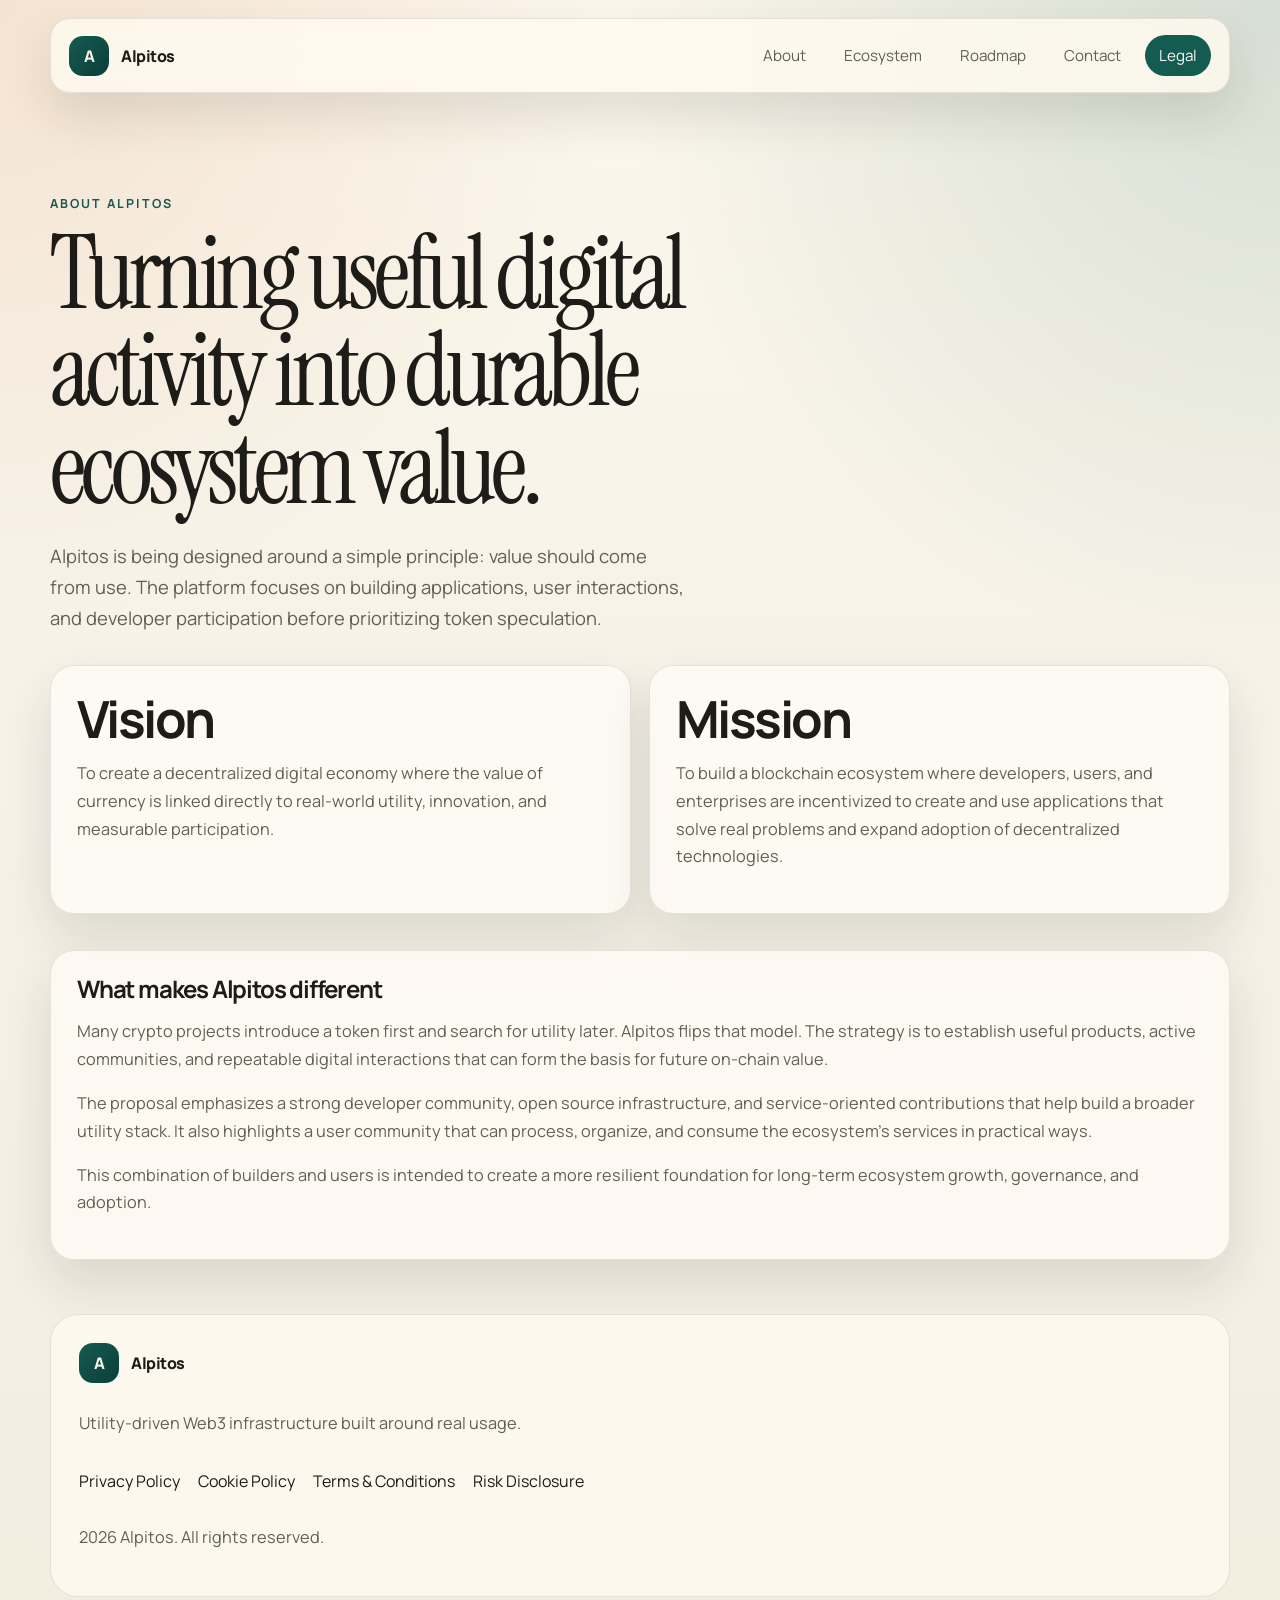
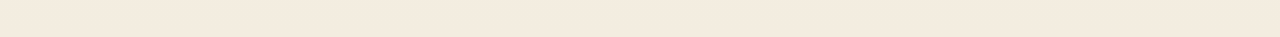
==== about.html @ 8473ca9d "Initial commit" ====
<!DOCTYPE html>
<html lang="en">
  <head>
    <meta charset="UTF-8" />
    <meta name="viewport" content="width=device-width, initial-scale=1.0" />
    <title>About Alpitos</title>
    <meta
      name="description"
      content="Learn about Alpitos, its mission, its utility-driven cryptocurrency thesis, and the ecosystem vision behind alpitos.com."
    />
    <link rel="preconnect" href="https://fonts.googleapis.com" />
    <link rel="preconnect" href="https://fonts.gstatic.com" crossorigin />
    <link
      href="https://fonts.googleapis.com/css2?family=Instrument+Serif:ital@0;1&family=Manrope:wght@400;500;600;700;800&display=swap"
      rel="stylesheet"
    />
    <link rel="stylesheet" href="styles.css" />
    <script defer src="script.js"></script>
  </head>
  <body>
    <div class="page-shell">
      <header class="site-header">
        <a class="brand" href="index.html" aria-label="Alpitos home">
          <span class="brand-mark">A</span>
          <span class="brand-text">Alpitos</span>
        </a>
        <button class="nav-toggle" type="button" aria-expanded="false" aria-controls="site-nav">
          Menu
        </button>
        <nav id="site-nav" class="site-nav">
          <a href="about.html">About</a>
          <a href="ecosystem.html">Ecosystem</a>
          <a href="roadmap.html">Roadmap</a>
          <a href="contact.html">Contact</a>
          <a class="nav-cta" href="terms-and-conditions.html">Legal</a>
        </nav>
      </header>

      <main class="page-main">
        <section class="page-hero">
          <p class="eyebrow">About Alpitos</p>
          <h1>Turning useful digital activity into durable ecosystem value.</h1>
          <p class="lead">
            Alpitos is being designed around a simple principle: value should come from use.
            The platform focuses on building applications, user interactions, and developer
            participation before prioritizing token speculation.
          </p>
        </section>

        <section class="content-grid">
          <article class="content-card">
            <h2>Vision</h2>
            <p>
              To create a decentralized digital economy where the value of currency is linked
              directly to real-world utility, innovation, and measurable participation.
            </p>
          </article>
          <article class="content-card">
            <h2>Mission</h2>
            <p>
              To build a blockchain ecosystem where developers, users, and enterprises are
              incentivized to create and use applications that solve real problems and expand
              adoption of decentralized technologies.
            </p>
          </article>
        </section>

        <section class="legal-copy">
          <h2>What makes Alpitos different</h2>
          <p>
            Many crypto projects introduce a token first and search for utility later. Alpitos
            flips that model. The strategy is to establish useful products, active communities,
            and repeatable digital interactions that can form the basis for future on-chain value.
          </p>
          <p>
            The proposal emphasizes a strong developer community, open source infrastructure,
            and service-oriented contributions that help build a broader utility stack. It also
            highlights a user community that can process, organize, and consume the ecosystem's
            services in practical ways.
          </p>
          <p>
            This combination of builders and users is intended to create a more resilient
            foundation for long-term ecosystem growth, governance, and adoption.
          </p>
        </section>
      </main>

      <footer class="site-footer">
        <div>
          <a class="brand footer-brand" href="index.html">
            <span class="brand-mark">A</span>
            <span class="brand-text">Alpitos</span>
          </a>
          <p class="footer-copy">Utility-driven Web3 infrastructure built around real usage.</p>
        </div>
        <div class="footer-links">
          <a href="privacy-policy.html">Privacy Policy</a>
          <a href="cookie-policy.html">Cookie Policy</a>
          <a href="terms-and-conditions.html">Terms & Conditions</a>
          <a href="risk-disclosure.html">Risk Disclosure</a>
        </div>
        <p class="footer-note"><span id="current-year"></span> Alpitos. All rights reserved.</p>
      </footer>
    </div>
  </body>
</html>
---- styles.css ----
:root {
  --bg: #f6f2e8;
  --bg-strong: #efe5d1;
  --surface: rgba(255, 252, 246, 0.78);
  --surface-strong: #fffaf1;
  --text: #1d1c18;
  --muted: #645f52;
  --line: rgba(29, 28, 24, 0.1);
  --accent: #145b52;
  --accent-2: #c96b32;
  --shadow: 0 22px 50px rgba(35, 31, 24, 0.12);
  --radius: 24px;
  --max: 1180px;
}

*,
*::before,
*::after {
  box-sizing: border-box;
}

html {
  scroll-behavior: smooth;
}

body {
  margin: 0;
  min-height: 100vh;
  color: var(--text);
  font-family: "Manrope", sans-serif;
  background:
    radial-gradient(circle at top left, rgba(201, 107, 50, 0.14), transparent 30%),
    radial-gradient(circle at top right, rgba(20, 91, 82, 0.16), transparent 32%),
    linear-gradient(180deg, #fcf7ec 0%, var(--bg) 45%, #f3ede0 100%);
}

a {
  color: inherit;
  text-decoration: none;
}

img {
  max-width: 100%;
}

.page-shell {
  width: min(calc(100% - 32px), var(--max));
  margin: 0 auto;
  padding: 18px 0 40px;
}

.site-header,
.site-footer,
.feature-card,
.hero-card,
.content-card,
.split-banner,
.cta-panel,
.table-card,
.timeline-item,
.legal-copy,
.pillars article {
  backdrop-filter: blur(14px);
  -webkit-backdrop-filter: blur(14px);
}

.site-header {
  position: sticky;
  top: 14px;
  z-index: 10;
  display: flex;
  align-items: center;
  justify-content: space-between;
  gap: 16px;
  padding: 16px 18px;
  border: 1px solid var(--line);
  border-radius: 20px;
  background: rgba(255, 250, 241, 0.8);
  box-shadow: var(--shadow);
}

.brand {
  display: inline-flex;
  align-items: center;
  gap: 12px;
  font-weight: 800;
  letter-spacing: -0.03em;
}

.brand-mark {
  display: grid;
  place-items: center;
  width: 40px;
  height: 40px;
  border-radius: 14px;
  background: linear-gradient(135deg, var(--accent), #0c3e38);
  color: #f7f2e8;
}

.site-nav {
  display: flex;
  align-items: center;
  gap: 10px;
}

.site-nav a,
.nav-toggle {
  padding: 10px 14px;
  border-radius: 999px;
  font-size: 0.95rem;
  color: var(--muted);
}

.site-nav a:hover,
.nav-toggle:hover {
  background: rgba(20, 91, 82, 0.08);
  color: var(--text);
}

.nav-cta {
  background: var(--accent);
  color: #fff8f0 !important;
}

.nav-toggle {
  display: none;
  border: 0;
  background: transparent;
  font: inherit;
  cursor: pointer;
}

.hero,
.page-hero {
  padding: 90px 0 30px;
}

.hero-grid {
  display: grid;
  grid-template-columns: minmax(0, 1.3fr) minmax(320px, 0.8fr);
  gap: 28px;
  align-items: start;
}

h1,
h2,
h3 {
  margin: 0;
  letter-spacing: -0.05em;
}

h1 {
  max-width: 10ch;
  font-family: "Instrument Serif", serif;
  font-size: clamp(3.6rem, 8vw, 6.4rem);
  line-height: 0.95;
  font-weight: 400;
}

.page-hero h1 {
  max-width: 14ch;
}

h2 {
  font-size: clamp(2rem, 4vw, 3.2rem);
  line-height: 1.02;
}

h3 {
  font-size: 1.2rem;
  margin-bottom: 10px;
}

.eyebrow,
.card-label {
  text-transform: uppercase;
  letter-spacing: 0.16em;
  font-size: 0.78rem;
  color: var(--accent);
  font-weight: 700;
}

.lead,
.feature-card p,
.content-card p,
.legal-copy p,
.timeline-item li,
.footer-copy,
.footer-note,
.stack-list div,
.metric-list span,
.pillars p {
  color: var(--muted);
  line-height: 1.7;
  font-size: 1.02rem;
}

.lead {
  max-width: 58ch;
  margin: 24px 0 0;
  font-size: 1.15rem;
}

.hero-actions {
  display: flex;
  flex-wrap: wrap;
  gap: 14px;
  margin-top: 28px;
}

.button {
  display: inline-flex;
  align-items: center;
  justify-content: center;
  min-height: 52px;
  padding: 0 20px;
  border-radius: 999px;
  font-weight: 700;
}

.button.primary {
  background: var(--text);
  color: #fff8f0;
}

.button.secondary {
  border: 1px solid var(--line);
  background: rgba(255, 250, 241, 0.7);
}

.hero-card,
.feature-card,
.content-card,
.split-banner,
.cta-panel,
.table-card,
.timeline-item,
.legal-copy,
.pillars article {
  border: 1px solid var(--line);
  border-radius: var(--radius);
  background: var(--surface);
  box-shadow: var(--shadow);
}

.hero-card {
  padding: 28px;
}

.metric-list {
  list-style: none;
  padding: 0;
  margin: 20px 0 0;
  display: grid;
  gap: 18px;
}

.metric-list li,
.allocation-card div {
  display: grid;
  gap: 6px;
}

.metric-list strong,
.allocation-card strong {
  font-size: 1.05rem;
}

.section,
.legal-copy,
.timeline {
  margin-top: 36px;
}

.section-heading {
  margin-bottom: 18px;
}

.feature-grid,
.content-grid,
.pillars {
  display: grid;
  gap: 18px;
}

.feature-grid {
  grid-template-columns: repeat(3, minmax(0, 1fr));
}

.content-grid {
  grid-template-columns: repeat(2, minmax(0, 1fr));
}

.feature-card,
.content-card,
.pillars article,
.timeline-item,
.legal-copy,
.split-banner,
.cta-panel,
.table-card {
  padding: 26px;
}

.spotlight {
  position: relative;
  overflow: hidden;
}

.pillars {
  grid-template-columns: repeat(3, minmax(0, 1fr));
}

.pillars article span,
.timeline-badge {
  display: inline-flex;
  align-items: center;
  justify-content: center;
  min-width: 72px;
  min-height: 34px;
  padding: 0 14px;
  border-radius: 999px;
  background: rgba(20, 91, 82, 0.1);
  color: var(--accent);
  font-weight: 800;
  margin-bottom: 18px;
}

.tag-cloud {
  display: flex;
  flex-wrap: wrap;
  gap: 12px;
}

.tag-cloud span {
  padding: 12px 16px;
  border-radius: 999px;
  border: 1px solid rgba(20, 91, 82, 0.12);
  background: rgba(255, 250, 241, 0.78);
  color: var(--text);
  box-shadow: 0 10px 24px rgba(29, 28, 24, 0.06);
}

.split-banner,
.cta-panel {
  display: grid;
  grid-template-columns: minmax(0, 1fr) minmax(280px, 0.9fr);
  gap: 22px;
  align-items: center;
}

.allocation-card,
.stack-list {
  display: grid;
  gap: 14px;
}

.allocation-card {
  grid-template-columns: repeat(2, minmax(0, 1fr));
}

.allocation-card div,
.stack-list div {
  padding: 16px 18px;
  border-radius: 18px;
  background: rgba(255, 255, 255, 0.62);
  border: 1px solid var(--line);
}

.allocation-card span {
  color: var(--muted);
}

.table-card {
  overflow-x: auto;
}

table {
  width: 100%;
  border-collapse: collapse;
}

th,
td {
  padding: 14px 12px;
  text-align: left;
  border-bottom: 1px solid var(--line);
}

th {
  color: var(--accent);
  font-size: 0.86rem;
  text-transform: uppercase;
  letter-spacing: 0.12em;
}

.timeline {
  display: grid;
  gap: 18px;
}

.timeline-item {
  display: grid;
  grid-template-columns: 120px minmax(0, 1fr);
  gap: 20px;
}

.timeline-item ul {
  margin: 16px 0 0;
  padding-left: 18px;
}

.page-main {
  padding-bottom: 12px;
}

.legal-copy h2 {
  margin-top: 28px;
  font-size: 1.5rem;
}

.legal-copy h2:first-child {
  margin-top: 0;
}

.site-footer {
  margin-top: 42px;
  display: grid;
  gap: 16px;
  padding: 28px;
  border: 1px solid var(--line);
  border-radius: 28px;
  background: rgba(255, 250, 241, 0.78);
}

.footer-brand {
  margin-bottom: 10px;
}

.footer-links {
  display: flex;
  flex-wrap: wrap;
  gap: 12px 18px;
}

@media (max-width: 960px) {
  .hero-grid,
  .feature-grid,
  .pillars,
  .split-banner,
  .cta-panel,
  .timeline-item,
  .content-grid {
    grid-template-columns: 1fr;
  }

  h1 {
    max-width: 12ch;
  }
}

@media (max-width: 760px) {
  .page-shell {
    width: min(calc(100% - 20px), var(--max));
  }

  .site-header {
    align-items: flex-start;
    border-radius: 18px;
    padding: 14px;
  }

  .nav-toggle {
    display: inline-flex;
    margin-left: auto;
  }

  .site-nav {
    display: none;
    width: 100%;
    flex-direction: column;
    align-items: stretch;
    padding-top: 8px;
  }

  .site-nav.open {
    display: flex;
  }

  .site-nav a {
    text-align: center;
  }

  .hero,
  .page-hero {
    padding-top: 52px;
  }

  h1 {
    font-size: clamp(2.8rem, 15vw, 4.8rem);
  }

  .allocation-card {
    grid-template-columns: 1fr;
  }
}
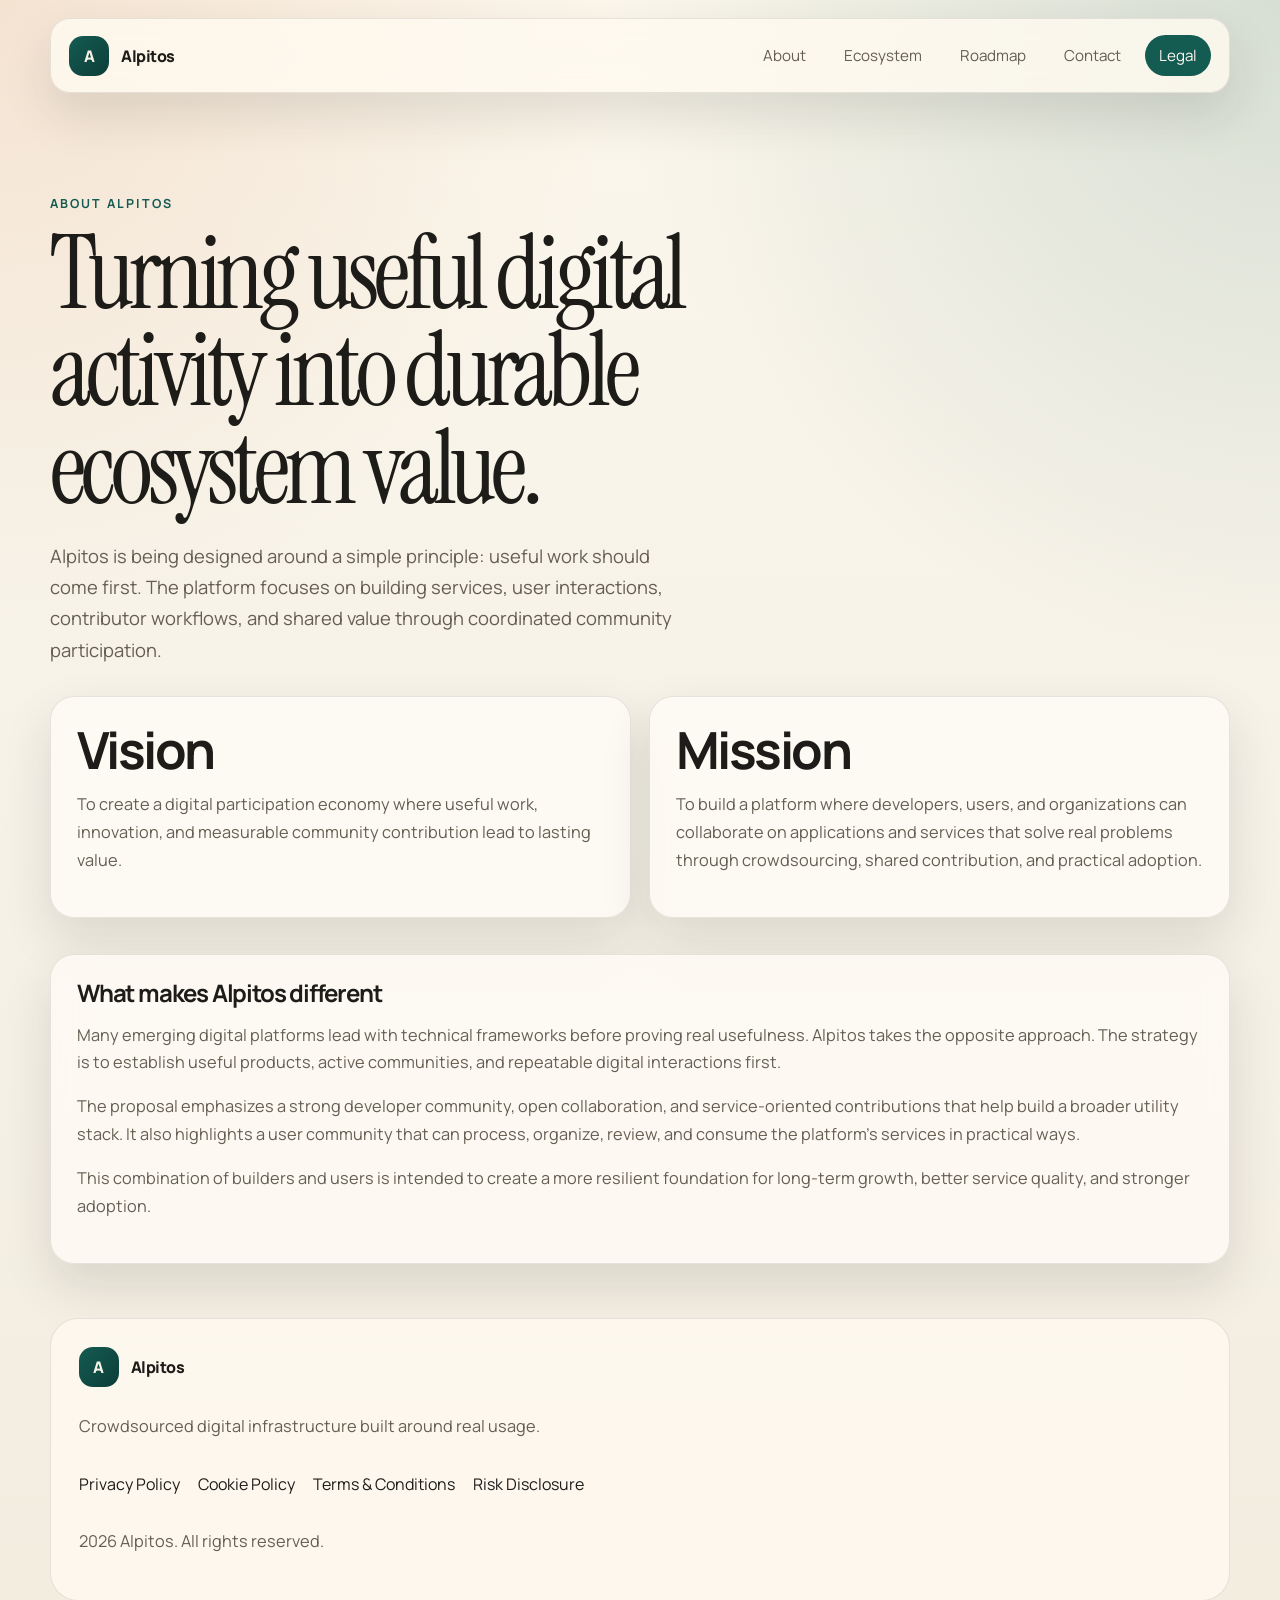
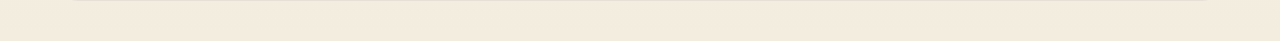
==== commit 21bc5a6b: "Updates for keywords" ====
--- a/about.html
+++ b/about.html
@@ -6,7 +6,7 @@
     <title>About Alpitos</title>
     <meta
       name="description"
-      content="Learn about Alpitos, its mission, its utility-driven cryptocurrency thesis, and the ecosystem vision behind alpitos.com."
+      content="Learn about Alpitos, its mission, and its vision for a crowdsourced platform built around practical utility and community contribution."
     />
     <link rel="preconnect" href="https://fonts.googleapis.com" />
     <link rel="preconnect" href="https://fonts.gstatic.com" crossorigin />
@@ -41,9 +41,9 @@
           <p class="eyebrow">About Alpitos</p>
           <h1>Turning useful digital activity into durable ecosystem value.</h1>
           <p class="lead">
-            Alpitos is being designed around a simple principle: value should come from use.
-            The platform focuses on building applications, user interactions, and developer
-            participation before prioritizing token speculation.
+            Alpitos is being designed around a simple principle: useful work should come first.
+            The platform focuses on building services, user interactions, contributor workflows,
+            and shared value through coordinated community participation.
           </p>
         </section>
 
@@ -51,16 +51,16 @@
           <article class="content-card">
             <h2>Vision</h2>
             <p>
-              To create a decentralized digital economy where the value of currency is linked
-              directly to real-world utility, innovation, and measurable participation.
+              To create a digital participation economy where useful work, innovation, and
+              measurable community contribution lead to lasting value.
             </p>
           </article>
           <article class="content-card">
             <h2>Mission</h2>
             <p>
-              To build a blockchain ecosystem where developers, users, and enterprises are
-              incentivized to create and use applications that solve real problems and expand
-              adoption of decentralized technologies.
+              To build a platform where developers, users, and organizations can collaborate on
+              applications and services that solve real problems through crowdsourcing, shared
+              contribution, and practical adoption.
             </p>
           </article>
         </section>
@@ -68,19 +68,19 @@
         <section class="legal-copy">
           <h2>What makes Alpitos different</h2>
           <p>
-            Many crypto projects introduce a token first and search for utility later. Alpitos
-            flips that model. The strategy is to establish useful products, active communities,
-            and repeatable digital interactions that can form the basis for future on-chain value.
+            Many emerging digital platforms lead with technical frameworks before proving real
+            usefulness. Alpitos takes the opposite approach. The strategy is to establish useful
+            products, active communities, and repeatable digital interactions first.
           </p>
           <p>
-            The proposal emphasizes a strong developer community, open source infrastructure,
-            and service-oriented contributions that help build a broader utility stack. It also
-            highlights a user community that can process, organize, and consume the ecosystem's
-            services in practical ways.
+            The proposal emphasizes a strong developer community, open collaboration, and
+            service-oriented contributions that help build a broader utility stack. It also
+            highlights a user community that can process, organize, review, and consume the
+            platform's services in practical ways.
           </p>
           <p>
             This combination of builders and users is intended to create a more resilient
-            foundation for long-term ecosystem growth, governance, and adoption.
+            foundation for long-term growth, better service quality, and stronger adoption.
           </p>
         </section>
       </main>
@@ -91,7 +91,7 @@
             <span class="brand-mark">A</span>
             <span class="brand-text">Alpitos</span>
           </a>
-          <p class="footer-copy">Utility-driven Web3 infrastructure built around real usage.</p>
+          <p class="footer-copy">Crowdsourced digital infrastructure built around real usage.</p>
         </div>
         <div class="footer-links">
           <a href="privacy-policy.html">Privacy Policy</a>
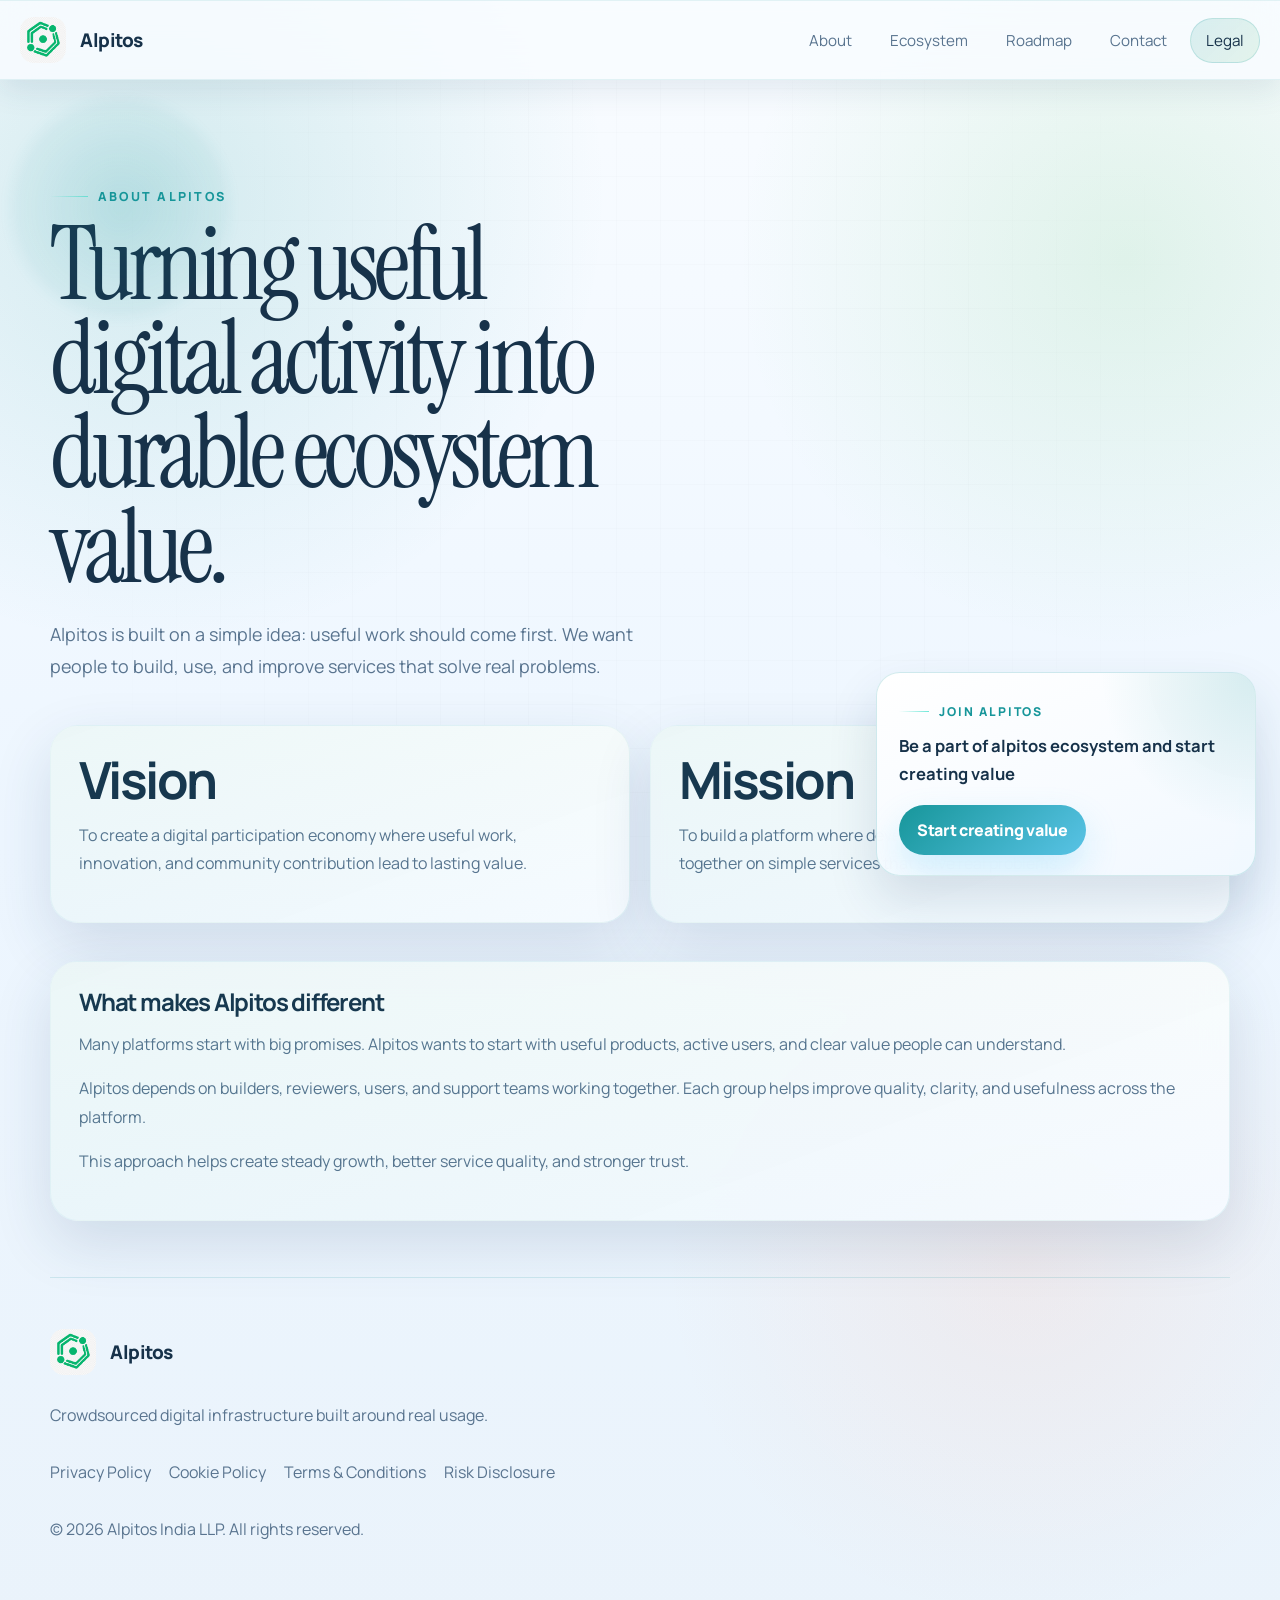
==== commit d6fd58e4: "Updated UI" ====
--- a/about.html
+++ b/about.html
@@ -41,9 +41,8 @@
           <p class="eyebrow">About Alpitos</p>
           <h1>Turning useful digital activity into durable ecosystem value.</h1>
           <p class="lead">
-            Alpitos is being designed around a simple principle: useful work should come first.
-            The platform focuses on building services, user interactions, contributor workflows,
-            and shared value through coordinated community participation.
+            Alpitos is built on a simple idea: useful work should come first. We want people to
+            build, use, and improve services that solve real problems.
           </p>
         </section>
 
@@ -52,15 +51,14 @@
             <h2>Vision</h2>
             <p>
               To create a digital participation economy where useful work, innovation, and
-              measurable community contribution lead to lasting value.
+              community contribution lead to lasting value.
             </p>
           </article>
           <article class="content-card">
             <h2>Mission</h2>
             <p>
-              To build a platform where developers, users, and organizations can collaborate on
-              applications and services that solve real problems through crowdsourcing, shared
-              contribution, and practical adoption.
+              To build a platform where developers, users, and organizations work together on
+              simple services that solve real problems.
             </p>
           </article>
         </section>
@@ -68,19 +66,15 @@
         <section class="legal-copy">
           <h2>What makes Alpitos different</h2>
           <p>
-            Many emerging digital platforms lead with technical frameworks before proving real
-            usefulness. Alpitos takes the opposite approach. The strategy is to establish useful
-            products, active communities, and repeatable digital interactions first.
+            Many platforms start with big promises. Alpitos wants to start with useful products,
+            active users, and clear value people can understand.
           </p>
           <p>
-            The proposal emphasizes a strong developer community, open collaboration, and
-            service-oriented contributions that help build a broader utility stack. It also
-            highlights a user community that can process, organize, review, and consume the
-            platform's services in practical ways.
+            Alpitos depends on builders, reviewers, users, and support teams working together.
+            Each group helps improve quality, clarity, and usefulness across the platform.
           </p>
           <p>
-            This combination of builders and users is intended to create a more resilient
-            foundation for long-term growth, better service quality, and stronger adoption.
+            This approach helps create steady growth, better service quality, and stronger trust.
           </p>
         </section>
       </main>
@@ -99,7 +93,7 @@
           <a href="terms-and-conditions.html">Terms & Conditions</a>
           <a href="risk-disclosure.html">Risk Disclosure</a>
         </div>
-        <p class="footer-note"><span id="current-year"></span> Alpitos. All rights reserved.</p>
+        <p class="footer-note">&copy; <span id="current-year"></span> Alpitos India LLP. All rights reserved.</p>
       </footer>
     </div>
   </body>
--- a/styles.css
+++ b/styles.css
@@ -1,16 +1,20 @@
 :root {
-  --bg: #f6f2e8;
-  --bg-strong: #efe5d1;
-  --surface: rgba(255, 252, 246, 0.78);
-  --surface-strong: #fffaf1;
-  --text: #1d1c18;
-  --muted: #645f52;
-  --line: rgba(29, 28, 24, 0.1);
-  --accent: #145b52;
-  --accent-2: #c96b32;
-  --shadow: 0 22px 50px rgba(35, 31, 24, 0.12);
-  --radius: 24px;
+  --bg: #edf6ff;
+  --bg-2: #f6fbff;
+  --bg-3: #dcecff;
+  --surface: rgba(255, 255, 255, 0.82);
+  --surface-strong: rgba(248, 252, 255, 0.96);
+  --surface-soft: rgba(12, 116, 136, 0.05);
+  --text: #17324a;
+  --muted: #59748f;
+  --line: rgba(23, 150, 154, 0.14);
+  --accent: #17969a;
+  --accent-2: #57c26a;
+  --accent-3: #ff8f6b;
+  --shadow: 0 22px 60px rgba(28, 64, 104, 0.14);
+  --radius: 28px;
   --max: 1180px;
+  --ease: 260ms cubic-bezier(0.22, 1, 0.36, 1);
 }
 
 *,
@@ -29,9 +33,24 @@
   color: var(--text);
   font-family: "Manrope", sans-serif;
   background:
-    radial-gradient(circle at top left, rgba(201, 107, 50, 0.14), transparent 30%),
-    radial-gradient(circle at top right, rgba(20, 91, 82, 0.16), transparent 32%),
-    linear-gradient(180deg, #fcf7ec 0%, var(--bg) 45%, #f3ede0 100%);
+    radial-gradient(circle at 12% 12%, rgba(23, 150, 154, 0.16), transparent 25%),
+    radial-gradient(circle at 88% 16%, rgba(87, 194, 106, 0.14), transparent 22%),
+    radial-gradient(circle at 80% 78%, rgba(255, 143, 107, 0.1), transparent 22%),
+    linear-gradient(180deg, #f9fcff 0%, var(--bg) 52%, #eaf3fb 100%);
+  overflow-x: hidden;
+}
+
+body::before {
+  content: "";
+  position: fixed;
+  inset: 0;
+  pointer-events: none;
+  background:
+    linear-gradient(rgba(23, 50, 74, 0.04) 1px, transparent 1px),
+    linear-gradient(90deg, rgba(23, 50, 74, 0.04) 1px, transparent 1px);
+  background-size: 44px 44px;
+  mask-image: radial-gradient(circle at center, black 45%, transparent 88%);
+  opacity: 0.3;
 }
 
 a {
@@ -40,13 +59,15 @@
 }
 
 img {
+  display: block;
   max-width: 100%;
 }
 
 .page-shell {
-  width: min(calc(100% - 32px), var(--max));
+  position: relative;
+  width: min(calc(100% - 36px), var(--max));
   margin: 0 auto;
-  padding: 18px 0 40px;
+  padding: 0 0 48px;
 }
 
 .site-header,
@@ -60,66 +81,84 @@
 .timeline-item,
 .legal-copy,
 .pillars article {
-  backdrop-filter: blur(14px);
-  -webkit-backdrop-filter: blur(14px);
+  backdrop-filter: blur(18px);
+  -webkit-backdrop-filter: blur(18px);
 }
 
 .site-header {
   position: sticky;
-  top: 14px;
-  z-index: 10;
+  top: 0;
+  z-index: 20;
   display: flex;
   align-items: center;
   justify-content: space-between;
   gap: 16px;
-  padding: 16px 18px;
-  border: 1px solid var(--line);
-  border-radius: 20px;
-  background: rgba(255, 250, 241, 0.8);
-  box-shadow: var(--shadow);
+  width: 100vw;
+  margin-left: calc(50% - 50vw);
+  padding: 16px 20px;
+  border: 1px solid rgba(23, 150, 154, 0.1);
+  border-left: 0;
+  border-right: 0;
+  border-radius: 0;
+  background: rgba(248, 252, 255, 0.84);
+  box-shadow: 0 10px 30px rgba(28, 64, 104, 0.1);
 }
 
 .brand {
   display: inline-flex;
   align-items: center;
-  gap: 12px;
+  gap: 14px;
   font-weight: 800;
   letter-spacing: -0.03em;
 }
 
 .brand-mark {
-  display: grid;
-  place-items: center;
-  width: 40px;
-  height: 40px;
+  display: block;
+  width: 46px;
+  height: 46px;
   border-radius: 14px;
-  background: linear-gradient(135deg, var(--accent), #0c3e38);
-  color: #f7f2e8;
+  background: url("alpitos-logo.png") center / contain no-repeat;
+  color: transparent;
+  font-size: 0;
+  line-height: 0;
+  flex-shrink: 0;
+}
+
+.brand-text {
+  display: inline-block;
+  font-size: 1.18rem;
+  color: var(--text);
 }
 
 .site-nav {
   display: flex;
   align-items: center;
-  gap: 10px;
+  gap: 8px;
 }
 
 .site-nav a,
 .nav-toggle {
-  padding: 10px 14px;
+  padding: 11px 15px;
   border-radius: 999px;
   font-size: 0.95rem;
   color: var(--muted);
+  transition:
+    color var(--ease),
+    background var(--ease),
+    transform var(--ease),
+    border-color var(--ease);
 }
 
 .site-nav a:hover,
 .nav-toggle:hover {
-  background: rgba(20, 91, 82, 0.08);
   color: var(--text);
+  background: rgba(255, 255, 255, 0.06);
 }
 
 .nav-cta {
-  background: var(--accent);
-  color: #fff8f0 !important;
+  border: 1px solid rgba(23, 150, 154, 0.18);
+  background: linear-gradient(135deg, rgba(23, 150, 154, 0.14), rgba(87, 194, 106, 0.12));
+  color: var(--text) !important;
 }
 
 .nav-toggle {
@@ -132,14 +171,28 @@
 
 .hero,
 .page-hero {
-  padding: 90px 0 30px;
+  position: relative;
+  padding: 96px 0 42px;
+}
+
+.hero::before,
+.page-hero::before {
+  content: "";
+  position: absolute;
+  inset: 18px auto auto -40px;
+  width: 220px;
+  height: 220px;
+  border-radius: 50%;
+  background: radial-gradient(circle, rgba(23, 150, 154, 0.16), rgba(23, 150, 154, 0));
+  filter: blur(6px);
+  pointer-events: none;
 }
 
 .hero-grid {
   display: grid;
-  grid-template-columns: minmax(0, 1.3fr) minmax(320px, 0.8fr);
-  gap: 28px;
-  align-items: start;
+  grid-template-columns: minmax(0, 1.15fr) minmax(320px, 0.85fr);
+  gap: 30px;
+  align-items: center;
 }
 
 h1,
@@ -152,32 +205,43 @@
 h1 {
   max-width: 10ch;
   font-family: "Instrument Serif", serif;
-  font-size: clamp(3.6rem, 8vw, 6.4rem);
-  line-height: 0.95;
+  font-size: clamp(4rem, 8vw, 6.8rem);
+  line-height: 0.92;
   font-weight: 400;
 }
 
 .page-hero h1 {
-  max-width: 14ch;
+  max-width: 12ch;
 }
 
 h2 {
-  font-size: clamp(2rem, 4vw, 3.2rem);
-  line-height: 1.02;
+  font-size: clamp(2.2rem, 4vw, 3.4rem);
+  line-height: 1;
 }
 
 h3 {
-  font-size: 1.2rem;
+  font-size: 1.18rem;
   margin-bottom: 10px;
 }
 
 .eyebrow,
 .card-label {
+  display: inline-flex;
+  align-items: center;
+  gap: 10px;
   text-transform: uppercase;
-  letter-spacing: 0.16em;
+  letter-spacing: 0.18em;
   font-size: 0.78rem;
   color: var(--accent);
-  font-weight: 700;
+  font-weight: 800;
+}
+
+.eyebrow::before,
+.card-label::before {
+  content: "";
+  width: 38px;
+  height: 1px;
+  background: linear-gradient(90deg, rgba(111, 231, 216, 0), rgba(111, 231, 216, 0.95));
 }
 
 .lead,
@@ -189,43 +253,57 @@
 .footer-note,
 .stack-list div,
 .metric-list span,
-.pillars p {
+.pillars p,
+th,
+td {
   color: var(--muted);
-  line-height: 1.7;
-  font-size: 1.02rem;
+  line-height: 1.78;
+  font-size: 1rem;
 }
 
 .lead {
   max-width: 58ch;
   margin: 24px 0 0;
-  font-size: 1.15rem;
+  font-size: 1.12rem;
 }
 
 .hero-actions {
   display: flex;
   flex-wrap: wrap;
   gap: 14px;
-  margin-top: 28px;
+  margin-top: 30px;
 }
 
 .button {
   display: inline-flex;
   align-items: center;
   justify-content: center;
-  min-height: 52px;
-  padding: 0 20px;
+  min-height: 56px;
+  padding: 0 22px;
   border-radius: 999px;
-  font-weight: 700;
+  font-weight: 800;
+  letter-spacing: -0.02em;
+  transition:
+    transform var(--ease),
+    box-shadow var(--ease),
+    background var(--ease),
+    border-color var(--ease);
+}
+
+.button:hover {
+  transform: translateY(-2px);
 }
 
 .button.primary {
-  background: var(--text);
-  color: #fff8f0;
+  background: linear-gradient(135deg, var(--accent), #59c3e6);
+  color: #ffffff;
+  box-shadow: 0 14px 28px rgba(89, 195, 230, 0.2);
 }
 
 .button.secondary {
-  border: 1px solid var(--line);
-  background: rgba(255, 250, 241, 0.7);
+  border: 1px solid rgba(23, 150, 154, 0.14);
+  background: rgba(255, 255, 255, 0.72);
+  color: var(--text);
 }
 
 .hero-card,
@@ -237,14 +315,59 @@
 .timeline-item,
 .legal-copy,
 .pillars article {
-  border: 1px solid var(--line);
+  position: relative;
+  border: 1px solid rgba(23, 150, 154, 0.1);
   border-radius: var(--radius);
-  background: var(--surface);
+  background: linear-gradient(180deg, rgba(255, 255, 255, 0.92), rgba(245, 250, 255, 0.92));
   box-shadow: var(--shadow);
+  overflow: hidden;
+}
+
+.hero-card::before,
+.feature-card::before,
+.content-card::before,
+.split-banner::before,
+.cta-panel::before,
+.table-card::before,
+.timeline-item::before,
+.legal-copy::before,
+.pillars article::before {
+  content: "";
+  position: absolute;
+  inset: 0;
+  background: linear-gradient(160deg, rgba(23, 150, 154, 0.08), rgba(255, 255, 255, 0));
+  pointer-events: none;
 }
 
 .hero-card {
-  padding: 28px;
+  padding: 30px;
+  min-height: 460px;
+  display: grid;
+  align-content: end;
+}
+
+.hero-card::after {
+  content: "";
+  position: absolute;
+  top: 34px;
+  right: 34px;
+  width: 180px;
+  aspect-ratio: 0.76;
+  border-radius: 34px;
+  background:
+    radial-gradient(circle at 30% 22%, rgba(255, 255, 255, 0.44), rgba(255, 255, 255, 0) 28%),
+    linear-gradient(180deg, rgba(23, 150, 154, 0.24), rgba(89, 195, 230, 0.1) 58%, rgba(220, 236, 255, 0.4));
+  border: 1px solid rgba(23, 150, 154, 0.12);
+  box-shadow:
+    inset 0 1px 0 rgba(255, 255, 255, 0.5),
+    0 16px 40px rgba(28, 64, 104, 0.12);
+  transform: rotate(10deg);
+}
+
+.hero-card .card-label,
+.hero-card .metric-list {
+  position: relative;
+  z-index: 1;
 }
 
 .metric-list {
@@ -256,7 +379,8 @@
 }
 
 .metric-list li,
-.allocation-card div {
+.allocation-card div,
+.allocation-card a {
   display: grid;
   gap: 6px;
 }
@@ -264,23 +388,24 @@
 .metric-list strong,
 .allocation-card strong {
   font-size: 1.05rem;
+  color: var(--text);
 }
 
 .section,
 .legal-copy,
 .timeline {
-  margin-top: 36px;
+  margin-top: 38px;
 }
 
 .section-heading {
-  margin-bottom: 18px;
+  margin-bottom: 20px;
 }
 
 .feature-grid,
 .content-grid,
 .pillars {
   display: grid;
-  gap: 18px;
+  gap: 20px;
 }
 
 .feature-grid {
@@ -299,7 +424,16 @@
 .split-banner,
 .cta-panel,
 .table-card {
-  padding: 26px;
+  padding: 28px;
+}
+
+.feature-card:hover,
+.content-card:hover,
+.pillars article:hover,
+.timeline-item:hover {
+  transform: translateY(-4px);
+  transition: transform var(--ease), border-color var(--ease);
+  border-color: rgba(23, 150, 154, 0.24);
 }
 
 .spotlight {
@@ -316,11 +450,12 @@
   display: inline-flex;
   align-items: center;
   justify-content: center;
-  min-width: 72px;
-  min-height: 34px;
+  min-width: 78px;
+  min-height: 36px;
   padding: 0 14px;
   border-radius: 999px;
-  background: rgba(20, 91, 82, 0.1);
+  background: rgba(111, 231, 216, 0.12);
+  background: rgba(23, 150, 154, 0.1);
   color: var(--accent);
   font-weight: 800;
   margin-bottom: 18px;
@@ -335,17 +470,17 @@
 .tag-cloud span {
   padding: 12px 16px;
   border-radius: 999px;
-  border: 1px solid rgba(20, 91, 82, 0.12);
-  background: rgba(255, 250, 241, 0.78);
+  border: 1px solid rgba(23, 150, 154, 0.12);
+  background: rgba(255, 255, 255, 0.74);
   color: var(--text);
-  box-shadow: 0 10px 24px rgba(29, 28, 24, 0.06);
+  box-shadow: 0 10px 24px rgba(28, 64, 104, 0.08);
 }
 
 .split-banner,
 .cta-panel {
   display: grid;
-  grid-template-columns: minmax(0, 1fr) minmax(280px, 0.9fr);
-  gap: 22px;
+  grid-template-columns: minmax(0, 1fr) minmax(280px, 0.92fr);
+  gap: 24px;
   align-items: center;
 }
 
@@ -360,11 +495,22 @@
 }
 
 .allocation-card div,
+.allocation-card a,
 .stack-list div {
-  padding: 16px 18px;
+  padding: 18px 18px;
   border-radius: 18px;
-  background: rgba(255, 255, 255, 0.62);
-  border: 1px solid var(--line);
+  background: rgba(255, 255, 255, 0.72);
+  border: 1px solid rgba(23, 150, 154, 0.1);
+}
+
+.allocation-card a {
+  transition: transform var(--ease), border-color var(--ease), background var(--ease);
+}
+
+.allocation-card a:hover {
+  transform: translateY(-3px);
+  border-color: rgba(23, 150, 154, 0.24);
+  background: rgba(255, 255, 255, 0.92);
 }
 
 .allocation-card span {
@@ -384,14 +530,14 @@
 td {
   padding: 14px 12px;
   text-align: left;
-  border-bottom: 1px solid var(--line);
+  border-bottom: 1px solid rgba(23, 150, 154, 0.08);
 }
 
 th {
   color: var(--accent);
-  font-size: 0.86rem;
+  font-size: 0.82rem;
   text-transform: uppercase;
-  letter-spacing: 0.12em;
+  letter-spacing: 0.14em;
 }
 
 .timeline {
@@ -402,7 +548,7 @@
 .timeline-item {
   display: grid;
   grid-template-columns: 120px minmax(0, 1fr);
-  gap: 20px;
+  gap: 22px;
 }
 
 .timeline-item ul {
@@ -423,14 +569,32 @@
   margin-top: 0;
 }
 
+.legal-copy ul {
+  margin: 12px 0 0;
+  padding-left: 20px;
+}
+
+.legal-copy li {
+  margin-bottom: 10px;
+  color: var(--muted);
+  line-height: 1.76;
+}
+
+
 .site-footer {
-  margin-top: 42px;
+  margin-top: 44px;
   display: grid;
   gap: 16px;
-  padding: 28px;
-  border: 1px solid var(--line);
-  border-radius: 28px;
-  background: rgba(255, 250, 241, 0.78);
+  padding: 34px 0 12px;
+  border-top: 1px solid rgba(23, 150, 154, 0.14);
+  border-right: 0;
+  border-bottom: 0;
+  border-left: 0;
+  border-radius: 0;
+  background: transparent;
+  box-shadow: none;
+  backdrop-filter: none;
+  -webkit-backdrop-filter: none;
 }
 
 .footer-brand {
@@ -441,6 +605,92 @@
   display: flex;
   flex-wrap: wrap;
   gap: 12px 18px;
+}
+
+.footer-links a {
+  color: var(--muted);
+}
+
+.footer-links a:hover {
+  color: var(--accent);
+}
+
+.page-transition {
+  position: fixed;
+  inset: 0;
+  z-index: 999;
+  pointer-events: none;
+  background:
+    radial-gradient(circle at 22% 18%, rgba(23, 150, 154, 0.18), transparent 24%),
+    linear-gradient(135deg, rgba(248, 252, 255, 0.98), rgba(220, 236, 255, 0.98));
+  opacity: 0;
+  transform: translateY(100%);
+  transition:
+    opacity 420ms cubic-bezier(0.7, 0, 0.2, 1),
+    transform 420ms cubic-bezier(0.7, 0, 0.2, 1);
+}
+
+body.is-transitioning .page-transition {
+  opacity: 1;
+  transform: translateY(0);
+}
+
+main > section,
+main > .content-grid,
+main > .feature-grid,
+main > .legal-copy,
+main > .timeline {
+  opacity: 0;
+  transform: translateY(24px);
+  transition:
+    opacity 560ms cubic-bezier(0.22, 1, 0.36, 1),
+    transform 560ms cubic-bezier(0.22, 1, 0.36, 1);
+}
+
+body.is-ready main > section,
+body.is-ready main > .content-grid,
+body.is-ready main > .feature-grid,
+body.is-ready main > .legal-copy,
+body.is-ready main > .timeline {
+  opacity: 1;
+  transform: translateY(0);
+}
+
+body.is-ready main > *:nth-child(2) {
+  transition-delay: 70ms;
+}
+
+body.is-ready main > *:nth-child(3) {
+  transition-delay: 130ms;
+}
+
+body.is-ready main > *:nth-child(4) {
+  transition-delay: 190ms;
+}
+
+body.is-ready main > *:nth-child(5) {
+  transition-delay: 250ms;
+}
+
+body.is-ready main > *:nth-child(6) {
+  transition-delay: 310ms;
+}
+
+@media (prefers-reduced-motion: reduce) {
+  html {
+    scroll-behavior: auto;
+  }
+
+  *,
+  *::before,
+  *::after {
+    animation: none !important;
+    transition: none !important;
+  }
+
+  .page-transition {
+    display: none;
+  }
 }
 
 @media (max-width: 960px) {
@@ -457,17 +707,31 @@
   h1 {
     max-width: 12ch;
   }
+
+  .hero-card {
+    min-height: 360px;
+  }
 }
 
 @media (max-width: 760px) {
   .page-shell {
     width: min(calc(100% - 20px), var(--max));
+    padding-top: 0;
   }
 
   .site-header {
     align-items: flex-start;
-    border-radius: 18px;
+    border-radius: 0;
     padding: 14px;
+  }
+
+  .brand-mark {
+    width: 42px;
+    height: 42px;
+  }
+
+  .brand-text {
+    font-size: 1.08rem;
   }
 
   .nav-toggle {
@@ -493,14 +757,117 @@
 
   .hero,
   .page-hero {
-    padding-top: 52px;
+    padding-top: 54px;
   }
 
   h1 {
-    font-size: clamp(2.8rem, 15vw, 4.8rem);
+    font-size: clamp(3rem, 15vw, 5rem);
   }
 
   .allocation-card {
     grid-template-columns: 1fr;
   }
-}
+
+  .hero-card::after {
+    width: 130px;
+    border-radius: 26px;
+    right: 24px;
+  }
+}
+
+
+.global-cta {
+  position: fixed;
+  right: 24px;
+  bottom: 24px;
+  z-index: 40;
+  width: min(380px, calc(100vw - 28px));
+  padding: 22px 22px 20px;
+  border: 1px solid rgba(23, 150, 154, 0.18);
+  border-radius: 24px;
+  background: linear-gradient(160deg, rgba(255, 255, 255, 0.96), rgba(241, 248, 255, 0.96));
+  box-shadow: 0 24px 50px rgba(28, 64, 104, 0.14);
+  backdrop-filter: blur(18px);
+  -webkit-backdrop-filter: blur(18px);
+  overflow: hidden;
+}
+
+.global-cta::before {
+  content: "";
+  position: absolute;
+  inset: 0;
+  background: radial-gradient(circle at top right, rgba(23, 150, 154, 0.16), transparent 36%);
+  pointer-events: none;
+}
+
+.global-cta > * {
+  position: relative;
+  z-index: 1;
+}
+
+.global-cta-label {
+  display: inline-flex;
+  align-items: center;
+  gap: 10px;
+  margin-bottom: 12px;
+  color: var(--accent);
+  font-size: 0.76rem;
+  font-weight: 800;
+  letter-spacing: 0.16em;
+  text-transform: uppercase;
+}
+
+.global-cta-label::before {
+  content: "";
+  width: 30px;
+  height: 1px;
+  background: linear-gradient(90deg, rgba(111, 231, 216, 0), rgba(111, 231, 216, 1));
+}
+
+.global-cta-text {
+  margin: 0;
+  color: var(--text);
+  font-size: 1.04rem;
+  line-height: 1.65;
+  font-weight: 700;
+}
+
+.global-cta-link {
+  display: inline-flex;
+  align-items: center;
+  justify-content: center;
+  min-height: 50px;
+  margin-top: 18px;
+  padding: 0 18px;
+  border-radius: 999px;
+  background: linear-gradient(135deg, var(--accent), #59c3e6);
+  color: #ffffff;
+  font-weight: 800;
+  letter-spacing: -0.02em;
+  box-shadow: 0 16px 34px rgba(86, 196, 245, 0.24);
+  transition: transform var(--ease), box-shadow var(--ease);
+}
+
+.global-cta-link:hover {
+  transform: translateY(-2px);
+  box-shadow: 0 20px 38px rgba(89, 195, 230, 0.24);
+}
+
+@media (max-width: 760px) {
+  .global-cta {
+    right: 10px;
+    bottom: 10px;
+    left: 10px;
+    width: auto;
+    padding: 18px 18px 16px;
+    border-radius: 20px;
+  }
+
+  .global-cta-text {
+    font-size: 0.98rem;
+  }
+
+  .global-cta-link {
+    width: 100%;
+  }
+}
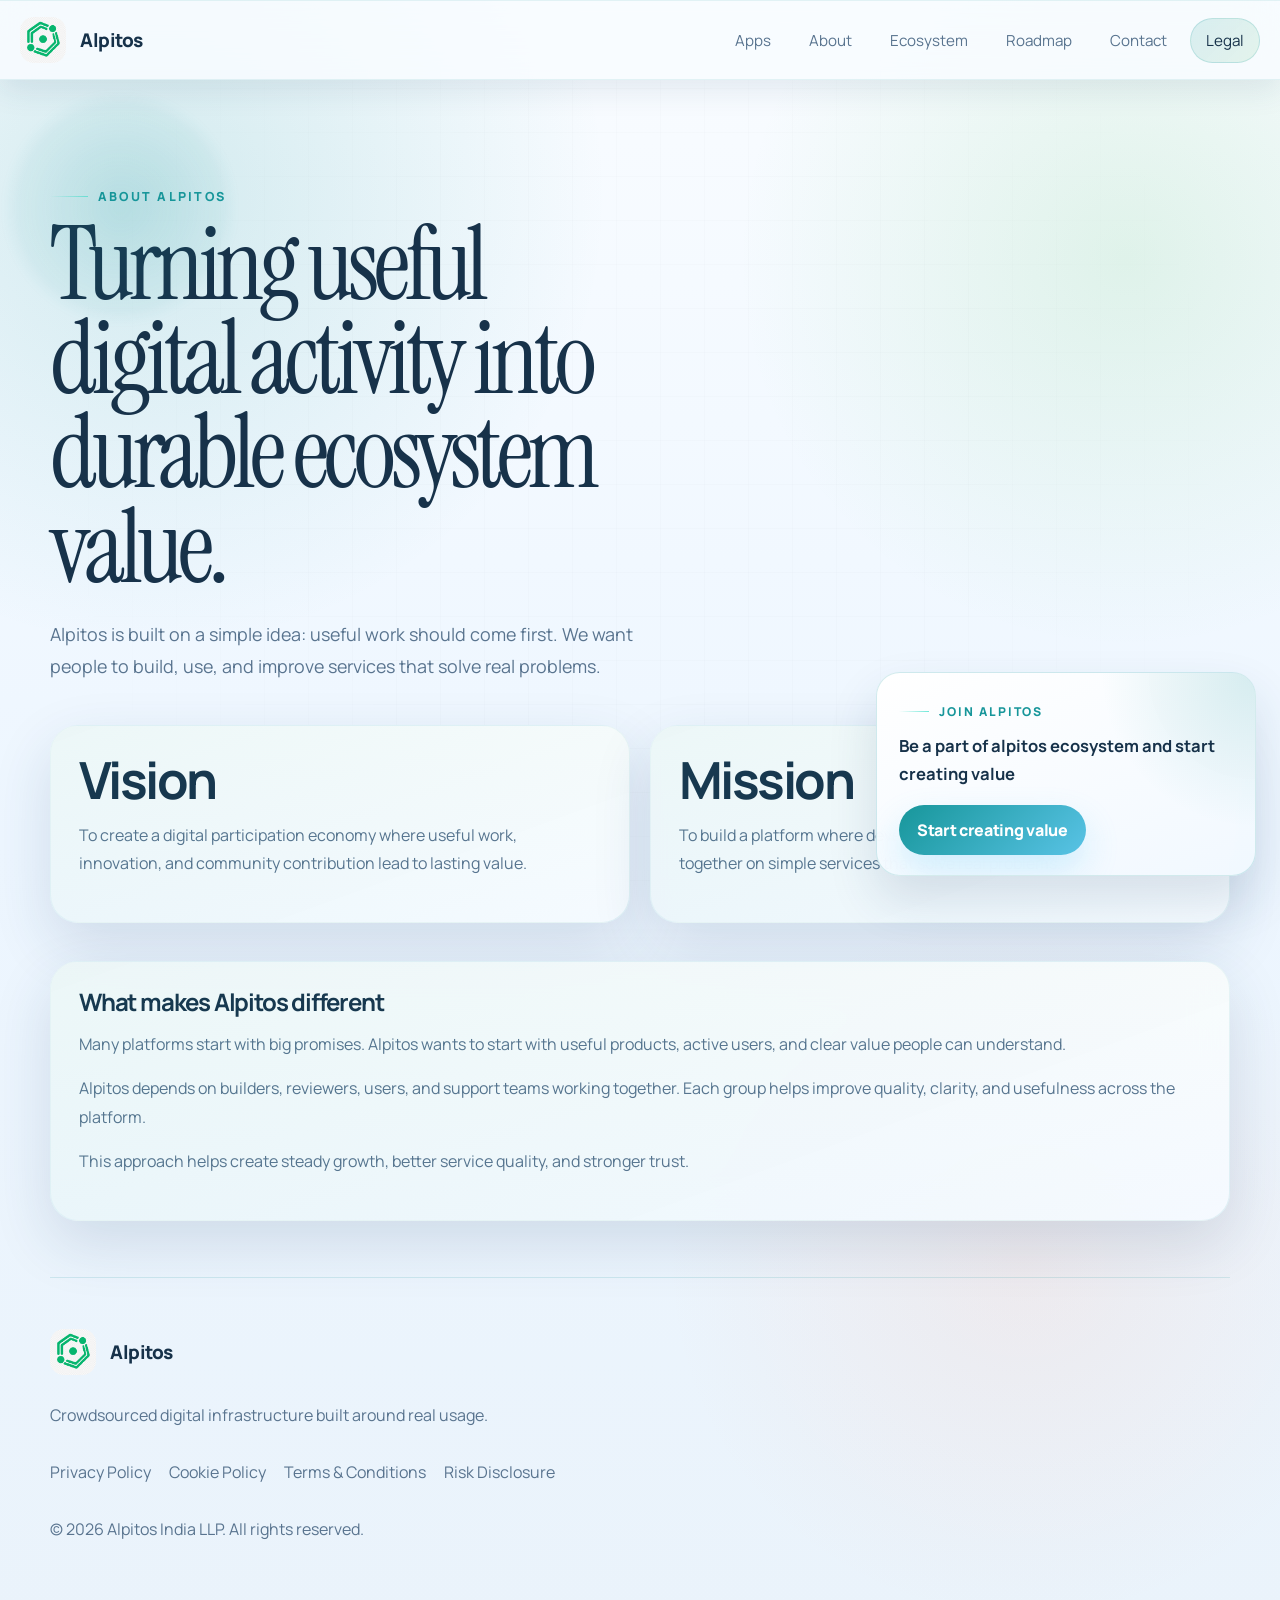
==== commit 23531cd9: "Website updates" ====
--- a/about.html
+++ b/about.html
@@ -28,6 +28,7 @@
           Menu
         </button>
         <nav id="site-nav" class="site-nav">
+          <a href="https://apps.alptios.com" target="_blank" rel="noreferrer">Apps</a>
           <a href="about.html">About</a>
           <a href="ecosystem.html">Ecosystem</a>
           <a href="roadmap.html">Roadmap</a>
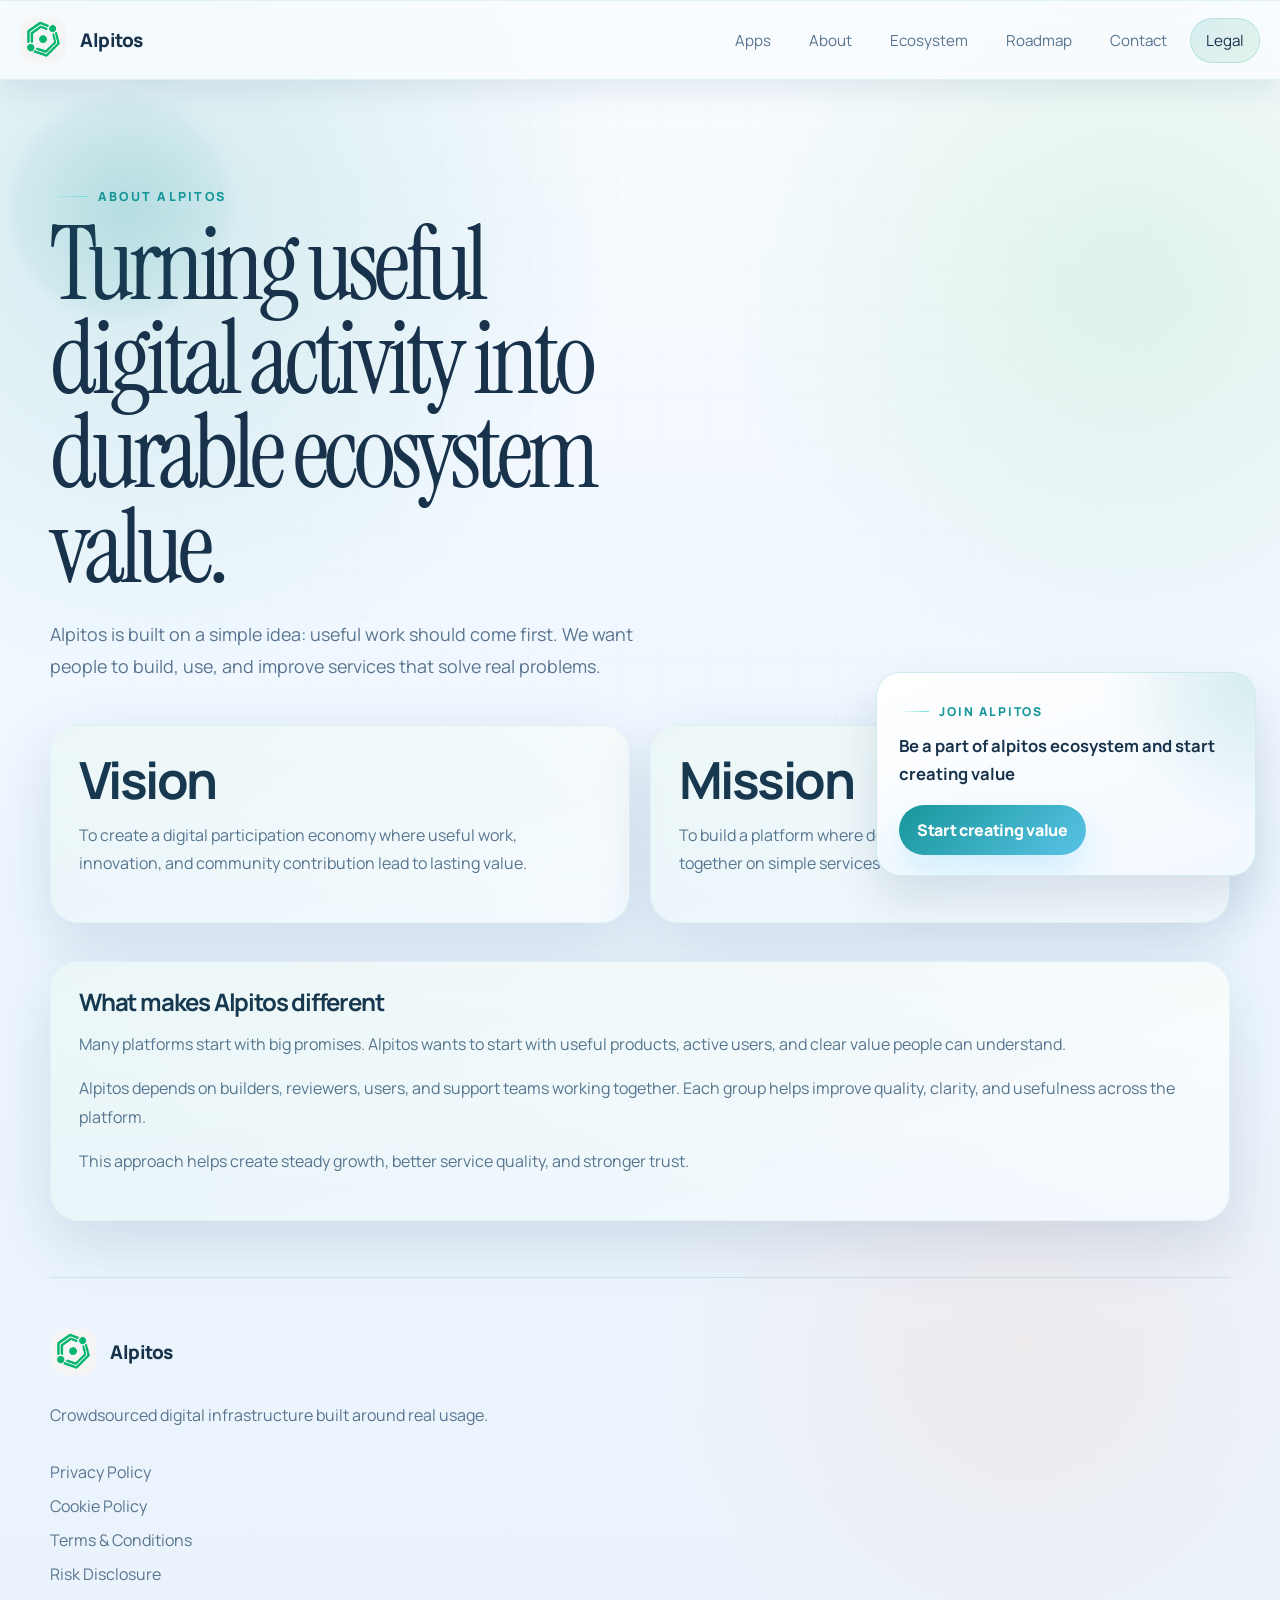
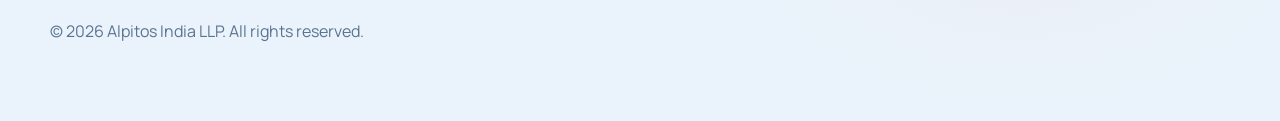
==== commit cfd3ce3e: "Alpitos website footer and favicon are updated" ====
--- a/about.html
+++ b/about.html
@@ -8,6 +8,10 @@
       name="description"
       content="Learn about Alpitos, its mission, and its vision for a crowdsourced platform built around practical utility and community contribution."
     />
+    <link rel="icon" href="favicon.ico" sizes="any" />
+    <link rel="icon" type="image/png" sizes="32x32" href="favicon-32x32.png" />
+    <link rel="icon" type="image/png" sizes="16x16" href="favicon-16x16.png" />
+    <link rel="apple-touch-icon" sizes="180x180" href="apple-touch-icon.png" />
     <link rel="preconnect" href="https://fonts.googleapis.com" />
     <link rel="preconnect" href="https://fonts.gstatic.com" crossorigin />
     <link
@@ -28,7 +32,7 @@
           Menu
         </button>
         <nav id="site-nav" class="site-nav">
-          <a href="https://apps.alptios.com" target="_blank" rel="noreferrer">Apps</a>
+          <a href="https://apps.alpitos.com" target="_blank" rel="noreferrer">Apps</a>
           <a href="about.html">About</a>
           <a href="ecosystem.html">Ecosystem</a>
           <a href="roadmap.html">Roadmap</a>
--- a/styles.css
+++ b/styles.css
@@ -603,8 +603,9 @@
 
 .footer-links {
   display: flex;
-  flex-wrap: wrap;
-  gap: 12px 18px;
+  flex-direction: column;
+  align-items: flex-start;
+  gap: 12px;
 }
 
 .footer-links a {
